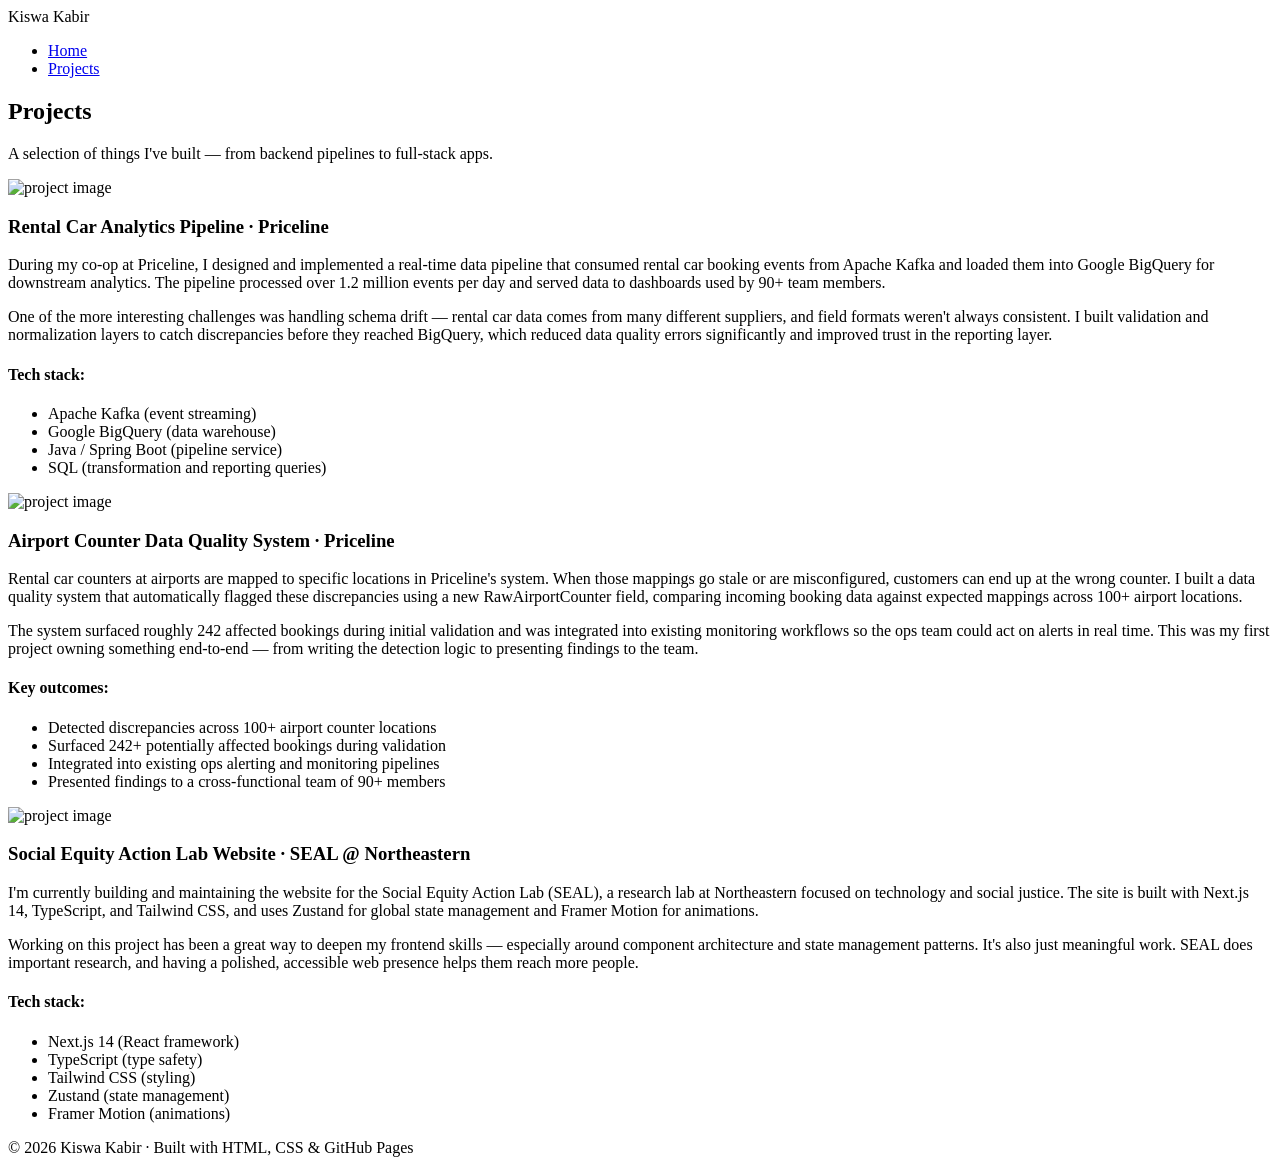
==== projects.html @ 04ec1cfa "Initial commit" ====
<!DOCTYPE html>
<html lang="en">
<head>
  <meta charset="UTF-8">
  <meta name="viewport" content="width=device-width, initial-scale=1.0">
  <title>Projects – Kiswa Kabir</title>
  <link rel="stylesheet" href="styles.css">
  <link href="https://fonts.googleapis.com/css2?family=DM+Sans:wght@400;500;700&family=DM+Serif+Display&display=swap" rel="stylesheet">
</head>
<body>

  <nav>
    <div class="nav-inner">
      <span class="nav-logo">Kiswa Kabir</span>
      <ul>
        <li><a href="index.html">Home</a></li>
        <li><a href="projects.html" class="active">Projects</a></li>
      </ul>
    </div>
  </nav>

  <div class="page-header">
    <h2>Projects</h2>
    <p>A selection of things I've built — from backend pipelines to full-stack apps.</p>
  </div>

  <main class="container">

    <section class="project-card">
      <img src="https://upload.wikimedia.org/wikipedia/commons/thumb/1/15/Cat_August_2010-4.jpg/1280px-Cat_August_2010-4.jpg" alt="project image" width="800">
      <div class="project-body">
        <h3>Rental Car Analytics Pipeline · Priceline</h3>
        <p>
          During my co-op at Priceline, I designed and implemented a real-time data pipeline that consumed
          rental car booking events from Apache Kafka and loaded them into Google BigQuery for downstream
          analytics. The pipeline processed over 1.2 million events per day and served data to dashboards
          used by 90+ team members.
        </p>
        <p>
          One of the more interesting challenges was handling schema drift — rental car data comes from many
          different suppliers, and field formats weren't always consistent. I built validation and normalization
          layers to catch discrepancies before they reached BigQuery, which reduced data quality errors
          significantly and improved trust in the reporting layer.
        </p>
        <h4>Tech stack:</h4>
        <ul>
          <li>Apache Kafka (event streaming)</li>
          <li>Google BigQuery (data warehouse)</li>
          <li>Java / Spring Boot (pipeline service)</li>
          <li>SQL (transformation and reporting queries)</li>
        </ul>
      </div>
    </section>

    <section class="project-card">
      <img src="https://upload.wikimedia.org/wikipedia/commons/thumb/1/15/Cat_August_2010-4.jpg/1280px-Cat_August_2010-4.jpg" alt="project image" width="800">
      <div class="project-body">
        <h3>Airport Counter Data Quality System · Priceline</h3>
        <p>
          Rental car counters at airports are mapped to specific locations in Priceline's system. When those
          mappings go stale or are misconfigured, customers can end up at the wrong counter. I built a data
          quality system that automatically flagged these discrepancies using a new RawAirportCounter field,
          comparing incoming booking data against expected mappings across 100+ airport locations.
        </p>
        <p>
          The system surfaced roughly 242 affected bookings during initial validation and was integrated into
          existing monitoring workflows so the ops team could act on alerts in real time. This was my first
          project owning something end-to-end — from writing the detection logic to presenting findings to
          the team.
        </p>
        <h4>Key outcomes:</h4>
        <ul>
          <li>Detected discrepancies across 100+ airport counter locations</li>
          <li>Surfaced 242+ potentially affected bookings during validation</li>
          <li>Integrated into existing ops alerting and monitoring pipelines</li>
          <li>Presented findings to a cross-functional team of 90+ members</li>
        </ul>
      </div>
    </section>

    <section class="project-card">
      <img src="https://upload.wikimedia.org/wikipedia/commons/thumb/1/15/Cat_August_2010-4.jpg/1280px-Cat_August_2010-4.jpg" alt="project image" width="800">
      <div class="project-body">
        <h3>Social Equity Action Lab Website · SEAL @ Northeastern</h3>
        <p>
          I'm currently building and maintaining the website for the Social Equity Action Lab (SEAL), a
          research lab at Northeastern focused on technology and social justice. The site is built with
          Next.js 14, TypeScript, and Tailwind CSS, and uses Zustand for global state management and
          Framer Motion for animations.
        </p>
        <p>
          Working on this project has been a great way to deepen my frontend skills — especially around
          component architecture and state management patterns. It's also just meaningful work. SEAL does
          important research, and having a polished, accessible web presence helps them reach more people.
        </p>
        <h4>Tech stack:</h4>
        <ul>
          <li>Next.js 14 (React framework)</li>
          <li>TypeScript (type safety)</li>
          <li>Tailwind CSS (styling)</li>
          <li>Zustand (state management)</li>
          <li>Framer Motion (animations)</li>
        </ul>
      </div>
    </section>

  </main>

  <footer>
    <p>© 2026 Kiswa Kabir · Built with HTML, CSS & GitHub Pages</p>
  </footer>

</body>
</html>
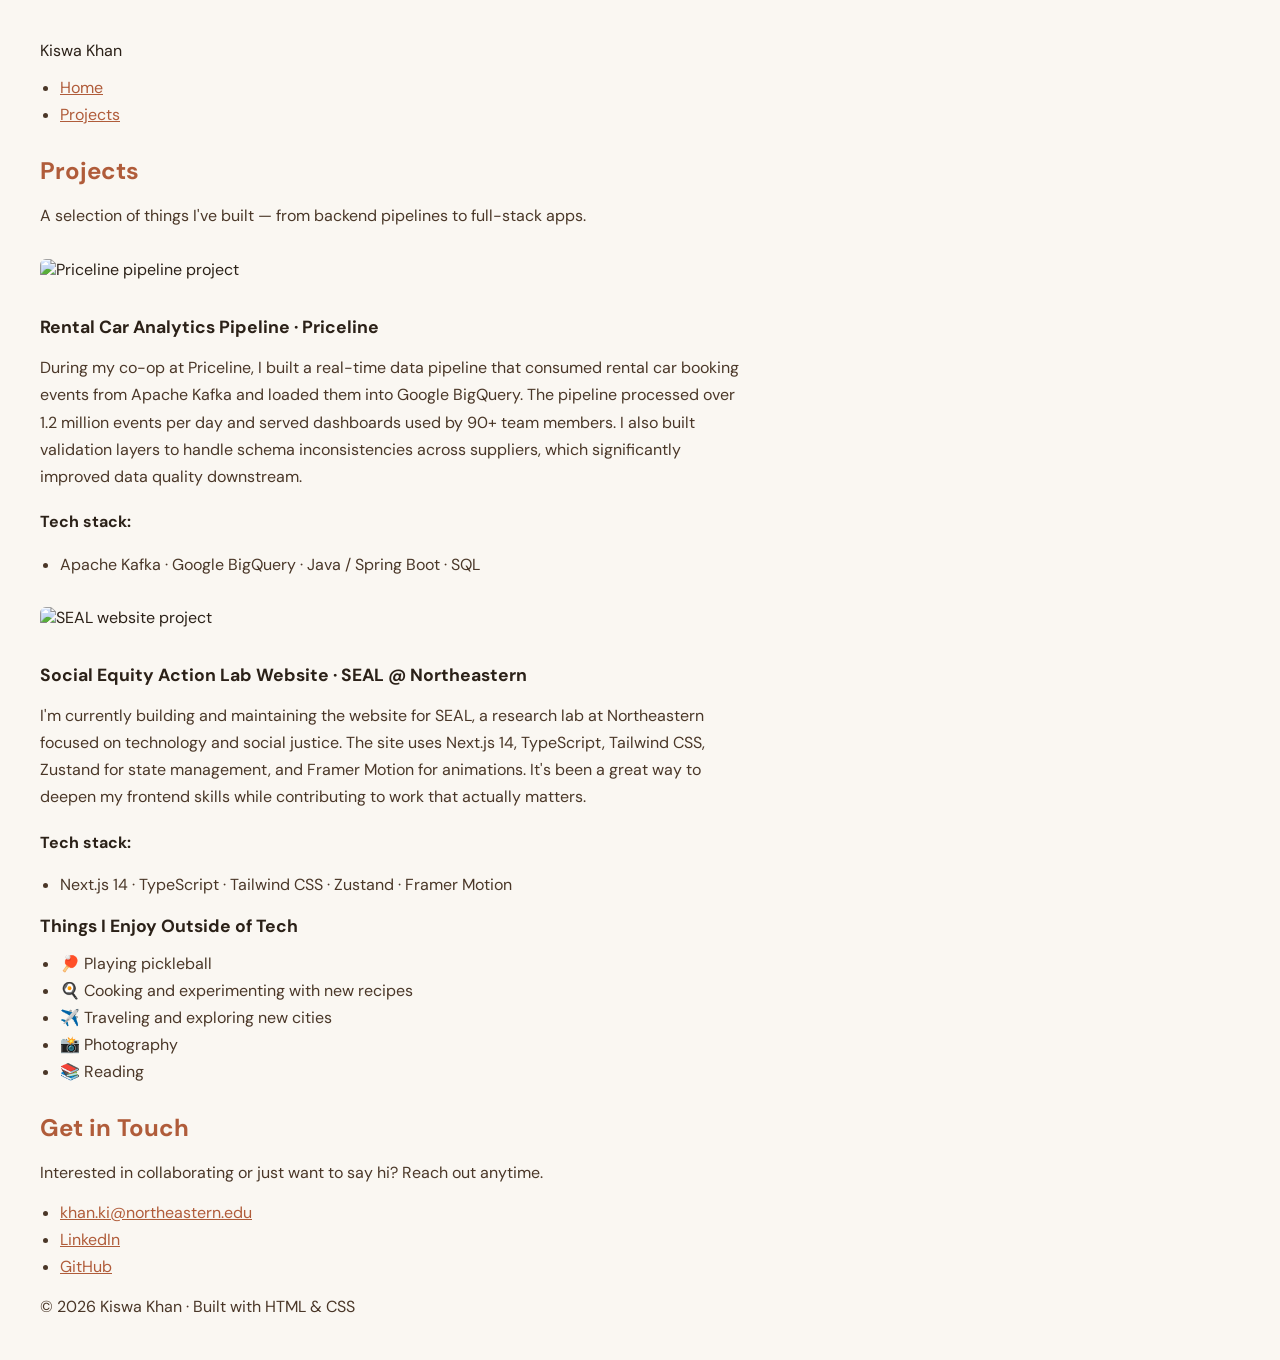
==== commit 3714bc65: "edits" ====
--- a/projects.html
+++ b/projects.html
@@ -1,113 +1,90 @@
 <!DOCTYPE html>
 <html lang="en">
 <head>
-  <meta charset="UTF-8">
-  <meta name="viewport" content="width=device-width, initial-scale=1.0">
-  <title>Projects – Kiswa Kabir</title>
-  <link rel="stylesheet" href="styles.css">
-  <link href="https://fonts.googleapis.com/css2?family=DM+Sans:wght@400;500;700&family=DM+Serif+Display&display=swap" rel="stylesheet">
+  <meta charset="UTF-8" />
+  <meta name="viewport" content="width=device-width, initial-scale=1.0"/>
+  <title>Projects – Kiswa Khan</title>
+  <link rel="stylesheet" href="style.css" />
+  <link href="https://fonts.googleapis.com/css2?family=Playfair+Display:wght@600&family=Inter:wght@400;500&display=swap" rel="stylesheet"/>
 </head>
 <body>
 
-  <nav>
-    <div class="nav-inner">
-      <span class="nav-logo">Kiswa Kabir</span>
+  <header>
+    <nav>
+      <span class="logo">Kiswa Khan</span>
       <ul>
         <li><a href="index.html">Home</a></li>
         <li><a href="projects.html" class="active">Projects</a></li>
       </ul>
-    </div>
-  </nav>
+    </nav>
+  </header>
 
-  <div class="page-header">
-    <h2>Projects</h2>
-    <p>A selection of things I've built — from backend pipelines to full-stack apps.</p>
-  </div>
-
-  <main class="container">
+  <main>
+    <section class="page-header">
+      <h2>Projects</h2>
+      <p class="subtitle">A selection of things I've built — from backend pipelines to full-stack apps.</p>
+    </section>
 
     <section class="project-card">
-      <img src="https://upload.wikimedia.org/wikipedia/commons/thumb/1/15/Cat_August_2010-4.jpg/1280px-Cat_August_2010-4.jpg" alt="project image" width="800">
+      <!-- Replace src with a real screenshot if you have one -->
+      <img src="projects-banner.jpg" alt="Priceline pipeline project" class="banner-photo" />
       <div class="project-body">
         <h3>Rental Car Analytics Pipeline · Priceline</h3>
         <p>
-          During my co-op at Priceline, I designed and implemented a real-time data pipeline that consumed
-          rental car booking events from Apache Kafka and loaded them into Google BigQuery for downstream
-          analytics. The pipeline processed over 1.2 million events per day and served data to dashboards
-          used by 90+ team members.
-        </p>
-        <p>
-          One of the more interesting challenges was handling schema drift — rental car data comes from many
-          different suppliers, and field formats weren't always consistent. I built validation and normalization
-          layers to catch discrepancies before they reached BigQuery, which reduced data quality errors
-          significantly and improved trust in the reporting layer.
+          During my co-op at Priceline, I built a real-time data pipeline that consumed rental car booking
+          events from Apache Kafka and loaded them into Google BigQuery. The pipeline processed over
+          1.2 million events per day and served dashboards used by 90+ team members. I also built
+          validation layers to handle schema inconsistencies across suppliers, which significantly improved
+          data quality downstream.
         </p>
         <h4>Tech stack:</h4>
         <ul>
-          <li>Apache Kafka (event streaming)</li>
-          <li>Google BigQuery (data warehouse)</li>
-          <li>Java / Spring Boot (pipeline service)</li>
-          <li>SQL (transformation and reporting queries)</li>
+          <li>Apache Kafka · Google BigQuery · Java / Spring Boot · SQL</li>
         </ul>
       </div>
     </section>
 
     <section class="project-card">
-      <img src="https://upload.wikimedia.org/wikipedia/commons/thumb/1/15/Cat_August_2010-4.jpg/1280px-Cat_August_2010-4.jpg" alt="project image" width="800">
+      <img src="projects-banner.jpg" alt="SEAL website project" class="banner-photo" />
       <div class="project-body">
-        <h3>Airport Counter Data Quality System · Priceline</h3>
+        <h3>Social Equity Action Lab Website · SEAL @ Northeastern</h3>
         <p>
-          Rental car counters at airports are mapped to specific locations in Priceline's system. When those
-          mappings go stale or are misconfigured, customers can end up at the wrong counter. I built a data
-          quality system that automatically flagged these discrepancies using a new RawAirportCounter field,
-          comparing incoming booking data against expected mappings across 100+ airport locations.
+          I'm currently building and maintaining the website for SEAL, a research lab at Northeastern
+          focused on technology and social justice. The site uses Next.js 14, TypeScript, Tailwind CSS,
+          Zustand for state management, and Framer Motion for animations. It's been a great way to deepen
+          my frontend skills while contributing to work that actually matters.
         </p>
-        <p>
-          The system surfaced roughly 242 affected bookings during initial validation and was integrated into
-          existing monitoring workflows so the ops team could act on alerts in real time. This was my first
-          project owning something end-to-end — from writing the detection logic to presenting findings to
-          the team.
-        </p>
-        <h4>Key outcomes:</h4>
+        <h4>Tech stack:</h4>
         <ul>
-          <li>Detected discrepancies across 100+ airport counter locations</li>
-          <li>Surfaced 242+ potentially affected bookings during validation</li>
-          <li>Integrated into existing ops alerting and monitoring pipelines</li>
-          <li>Presented findings to a cross-functional team of 90+ members</li>
+          <li>Next.js 14 · TypeScript · Tailwind CSS · Zustand · Framer Motion</li>
         </ul>
       </div>
     </section>
 
-    <section class="project-card">
-      <img src="https://upload.wikimedia.org/wikipedia/commons/thumb/1/15/Cat_August_2010-4.jpg/1280px-Cat_August_2010-4.jpg" alt="project image" width="800">
-      <div class="project-body">
-        <h3>Social Equity Action Lab Website · SEAL @ Northeastern</h3>
-        <p>
-          I'm currently building and maintaining the website for the Social Equity Action Lab (SEAL), a
-          research lab at Northeastern focused on technology and social justice. The site is built with
-          Next.js 14, TypeScript, and Tailwind CSS, and uses Zustand for global state management and
-          Framer Motion for animations.
-        </p>
-        <p>
-          Working on this project has been a great way to deepen my frontend skills — especially around
-          component architecture and state management patterns. It's also just meaningful work. SEAL does
-          important research, and having a polished, accessible web presence helps them reach more people.
-        </p>
-        <h4>Tech stack:</h4>
-        <ul>
-          <li>Next.js 14 (React framework)</li>
-          <li>TypeScript (type safety)</li>
-          <li>Tailwind CSS (styling)</li>
-          <li>Zustand (state management)</li>
-          <li>Framer Motion (animations)</li>
-        </ul>
-      </div>
+    <section class="hobbies">
+      <h3>Things I Enjoy Outside of Tech</h3>
+      <ul>
+        <li>🏓 Playing pickleball</li>
+        <li>🍳 Cooking and experimenting with new recipes</li>
+        <li>✈️ Traveling and exploring new cities</li>
+        <li>📸 Photography</li>
+        <li>📚 Reading</li>
+      </ul>
     </section>
 
+    <section class="contact">
+      <h2>Get in Touch</h2>
+      <p>Interested in collaborating or just want to say hi? Reach out anytime.</p>
+      <ul>
+        <li><a href="mailto:khan.ki@northeastern.edu">khan.ki@northeastern.edu</a></li>
+        <li><a href="https://linkedin.com/in/kiswa-khan/" target="_blank">LinkedIn</a></li>
+        <li><a href="https://github.com/kiswak" target="_blank">GitHub</a></li>
+      </ul>
+    </section>
   </main>
 
   <footer>
-    <p>© 2026 Kiswa Kabir · Built with HTML, CSS & GitHub Pages</p>
+    <p>© 2026 Kiswa Khan · Built with HTML & CSS</p>
   </footer>
 
 </body>
--- a/style.css
+++ b/style.css
@@ -0,0 +1,84 @@
+/* Custom font */
+@import url('https://fonts.googleapis.com/css2?family=DM+Sans:wght@400;700&display=swap');
+
+/* Color scheme + base */
+body {
+    font-family: 'DM Sans', sans-serif;
+    background-color: #faf7f2;
+    color: #2b2118;
+    margin: 40px;
+    max-width: 700px;
+}
+
+/* Custom margins and typography */
+h1 {
+    font-size: 2rem;
+    color: #b05c3a;
+    margin-top: 30px;
+    margin-bottom: 10px;
+}
+
+h2 {
+    font-size: 1.5rem;
+    color: #b05c3a;
+    margin-top: 30px;
+    margin-bottom: 8px;
+}
+
+h3 {
+    font-size: 1.1rem;
+    color: #2b2118;
+    margin-top: 20px;
+    margin-bottom: 6px;
+}
+
+p {
+    line-height: 1.7;
+    margin-bottom: 14px;
+    color: #4a3728;
+}
+
+/* Navigation */
+.nav {
+    background-color: #2b2118;
+    padding: 12px 16px;
+    margin-bottom: 24px;
+    border-radius: 6px;
+}
+
+.nav a {
+    color: #faf7f2;
+    margin-right: 20px;
+    text-decoration: none;
+    font-weight: 700;
+}
+
+.nav a:hover {
+    color: #b05c3a;
+}
+
+/* Links */
+a {
+    color: #b05c3a;
+}
+
+a:hover {
+    color: #2b2118;
+}
+
+/* List spacing */
+ul {
+    padding-left: 20px;
+    margin-bottom: 16px;
+}
+
+li {
+    margin-bottom: 6px;
+    color: #4a3728;
+}
+
+/* Image */
+img {
+    margin: 16px 0;
+    border-radius: 6px;
+}
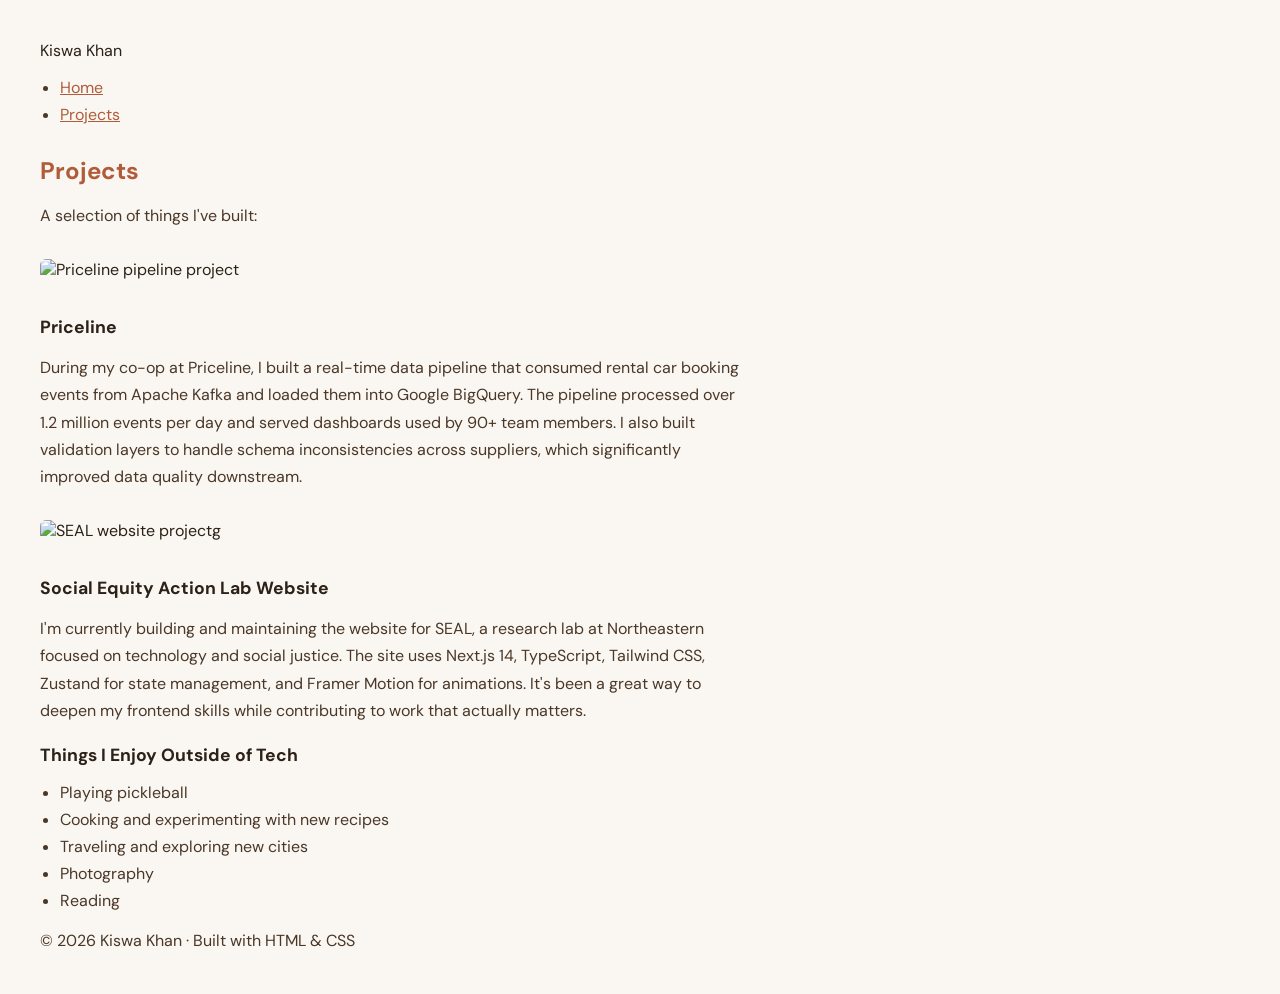
==== commit 4e2c3934: "edits" ====
--- a/projects.html
+++ b/projects.html
@@ -22,14 +22,14 @@
   <main>
     <section class="page-header">
       <h2>Projects</h2>
-      <p class="subtitle">A selection of things I've built — from backend pipelines to full-stack apps.</p>
+      <p class="subtitle">A selection of things I've built:</p>
     </section>
 
     <section class="project-card">
       <!-- Replace src with a real screenshot if you have one -->
-      <img src="projects-banner.jpg" alt="Priceline pipeline project" class="banner-photo" />
+      <img src="images/pricline.jpg" alt="Priceline pipeline project" class="banner-photo" />
       <div class="project-body">
-        <h3>Rental Car Analytics Pipeline · Priceline</h3>
+        <h3>Priceline</h3>
         <p>
           During my co-op at Priceline, I built a real-time data pipeline that consumed rental car booking
           events from Apache Kafka and loaded them into Google BigQuery. The pipeline processed over
@@ -37,51 +37,32 @@
           validation layers to handle schema inconsistencies across suppliers, which significantly improved
           data quality downstream.
         </p>
-        <h4>Tech stack:</h4>
-        <ul>
-          <li>Apache Kafka · Google BigQuery · Java / Spring Boot · SQL</li>
-        </ul>
       </div>
     </section>
 
     <section class="project-card">
-      <img src="projects-banner.jpg" alt="SEAL website project" class="banner-photo" />
+        <img src="images/SEAL.jpg" alt="SEAL website project" class="banner-photo" />g
       <div class="project-body">
-        <h3>Social Equity Action Lab Website · SEAL @ Northeastern</h3>
+        <h3>Social Equity Action Lab Website</h3>
         <p>
           I'm currently building and maintaining the website for SEAL, a research lab at Northeastern
           focused on technology and social justice. The site uses Next.js 14, TypeScript, Tailwind CSS,
           Zustand for state management, and Framer Motion for animations. It's been a great way to deepen
           my frontend skills while contributing to work that actually matters.
         </p>
-        <h4>Tech stack:</h4>
-        <ul>
-          <li>Next.js 14 · TypeScript · Tailwind CSS · Zustand · Framer Motion</li>
-        </ul>
       </div>
     </section>
 
     <section class="hobbies">
       <h3>Things I Enjoy Outside of Tech</h3>
       <ul>
-        <li>🏓 Playing pickleball</li>
-        <li>🍳 Cooking and experimenting with new recipes</li>
-        <li>✈️ Traveling and exploring new cities</li>
-        <li>📸 Photography</li>
-        <li>📚 Reading</li>
+        <li>Playing pickleball</li>
+        <li>Cooking and experimenting with new recipes</li>
+        <li>Traveling and exploring new cities</li>
+        <li>Photography</li>
+        <li>Reading</li>
       </ul>
     </section>
-
-    <section class="contact">
-      <h2>Get in Touch</h2>
-      <p>Interested in collaborating or just want to say hi? Reach out anytime.</p>
-      <ul>
-        <li><a href="mailto:khan.ki@northeastern.edu">khan.ki@northeastern.edu</a></li>
-        <li><a href="https://linkedin.com/in/kiswa-khan/" target="_blank">LinkedIn</a></li>
-        <li><a href="https://github.com/kiswak" target="_blank">GitHub</a></li>
-      </ul>
-    </section>
-  </main>
 
   <footer>
     <p>© 2026 Kiswa Khan · Built with HTML & CSS</p>
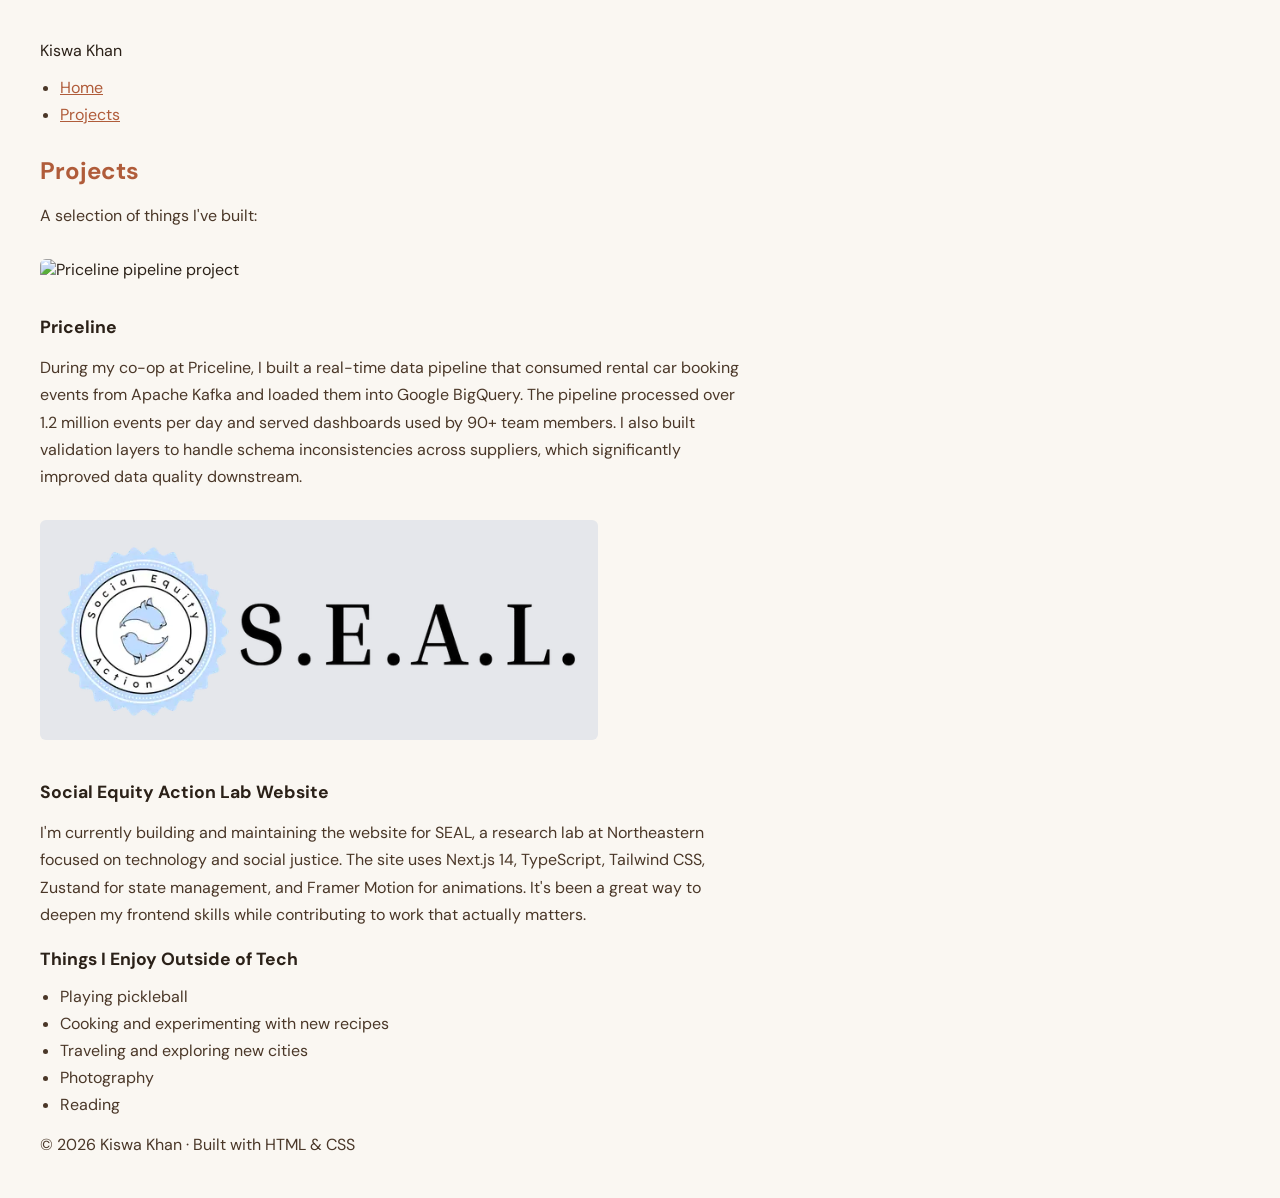
==== commit 9d24910a: "edits" ====
--- a/projects.html
+++ b/projects.html
@@ -27,7 +27,7 @@
 
     <section class="project-card">
       <!-- Replace src with a real screenshot if you have one -->
-      <img src="images/pricline.jpg" alt="Priceline pipeline project" class="banner-photo" />
+      <img src="Images/pricline.jpg" alt="Priceline pipeline project" class="banner-photo" />
       <div class="project-body">
         <h3>Priceline</h3>
         <p>
@@ -41,7 +41,7 @@
     </section>
 
     <section class="project-card">
-        <img src="images/SEAL.jpg" alt="SEAL website project" class="banner-photo" />g
+        <img src="Images/SEAL.jpg" alt="SEAL website project" class="banner-photo" />
       <div class="project-body">
         <h3>Social Equity Action Lab Website</h3>
         <p>
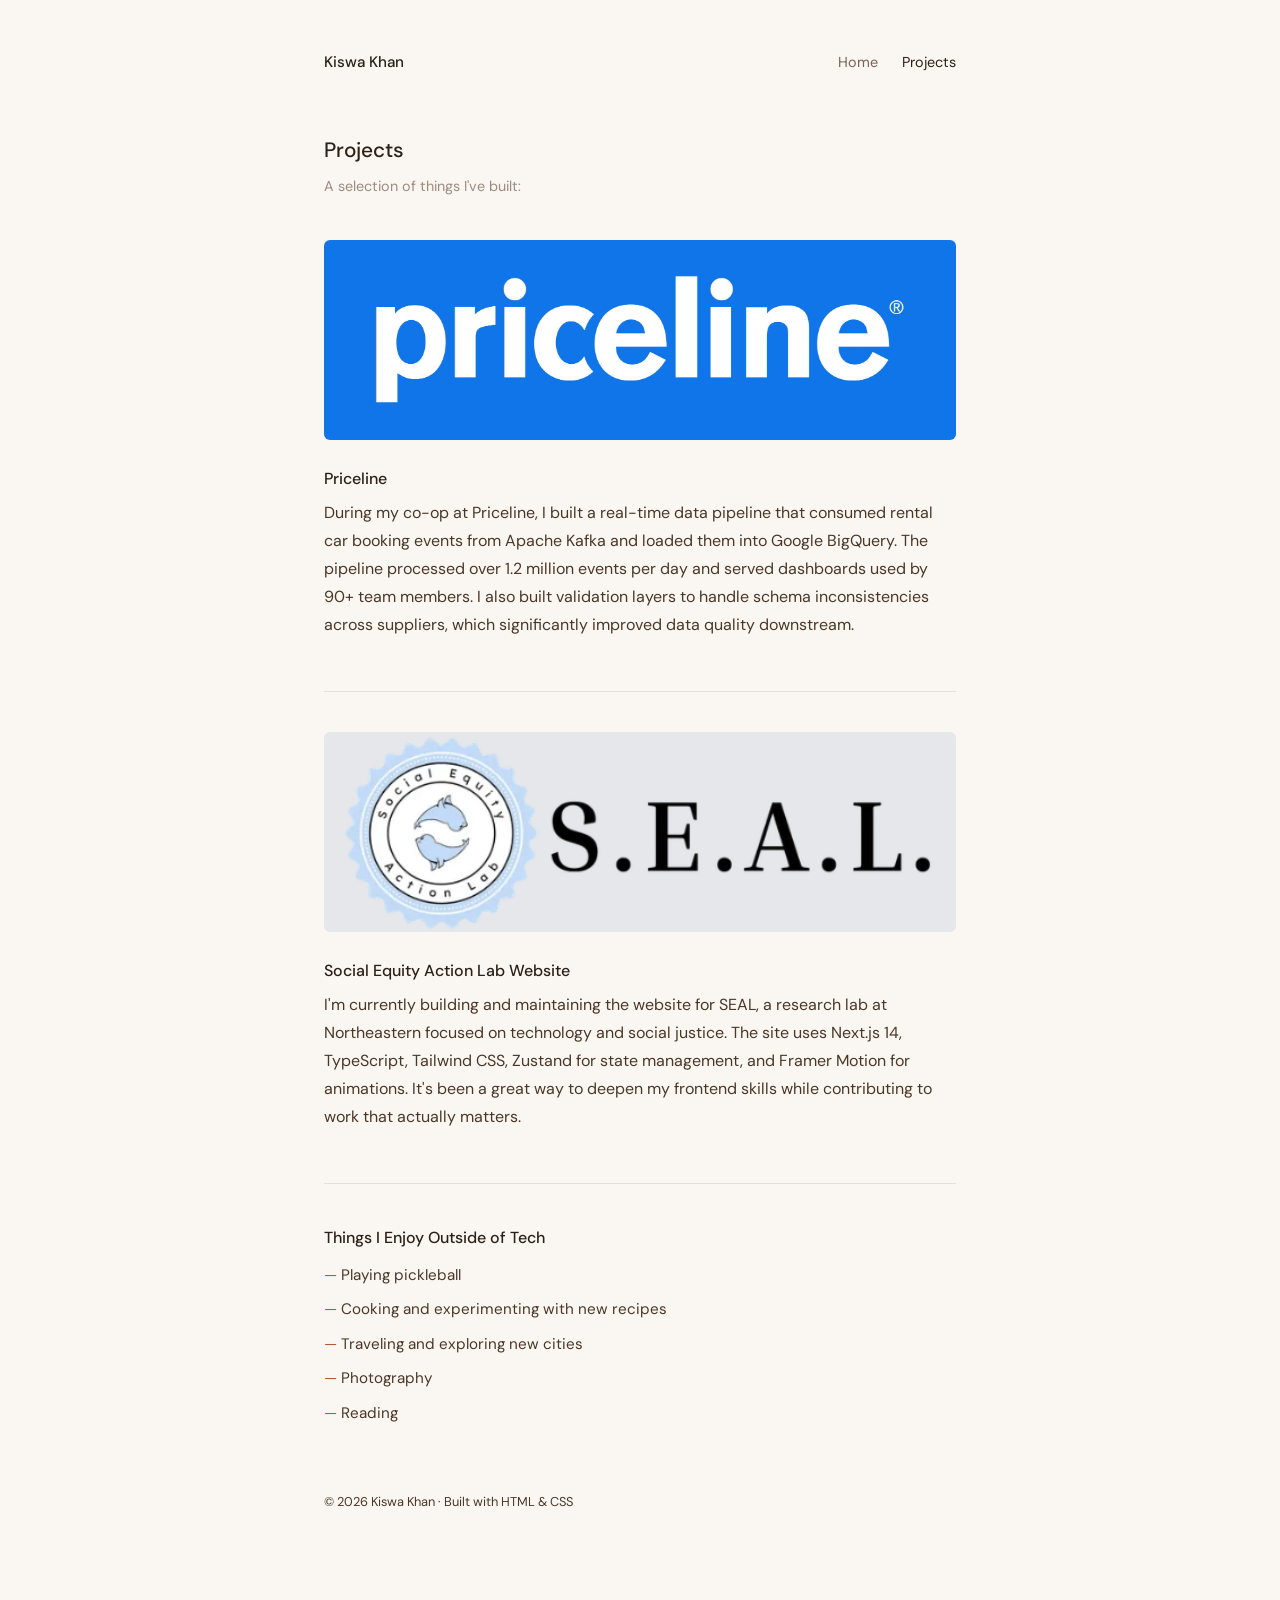
==== commit 9ae50315: "edits" ====
--- a/projects.html
+++ b/projects.html
@@ -27,7 +27,7 @@
 
     <section class="project-card">
       <!-- Replace src with a real screenshot if you have one -->
-      <img src="Images/pricline.jpg" alt="Priceline pipeline project" class="banner-photo" />
+      <img src="Images/priceline.jpg" alt="Priceline pipeline project" class="banner-photo" />
       <div class="project-body">
         <h3>Priceline</h3>
         <p>
--- a/style.css
+++ b/style.css
@@ -1,84 +1,197 @@
-/* Custom font */
-@import url('https://fonts.googleapis.com/css2?family=DM+Sans:wght@400;700&display=swap');
+@import url('https://fonts.googleapis.com/css2?family=DM+Sans:ital,wght@0,400;0,500;1,400&display=swap');
 
-/* Color scheme + base */
-body {
-    font-family: 'DM Sans', sans-serif;
-    background-color: #faf7f2;
-    color: #2b2118;
-    margin: 40px;
-    max-width: 700px;
+/* ── Base ── */
+* {
+  box-sizing: border-box;
+  margin: 0;
+  padding: 0;
 }
 
-/* Custom margins and typography */
-h1 {
-    font-size: 2rem;
-    color: #b05c3a;
-    margin-top: 30px;
-    margin-bottom: 10px;
+body {
+  font-family: 'DM Sans', sans-serif;
+  background-color: #faf7f2;
+  color: #2b2118;
+  max-width: 680px;
+  margin: 0 auto;
+  padding: 48px 24px 80px;
+  font-size: 1rem;
+  line-height: 1.75;
+}
+
+/* ── Nav ── */
+nav {
+  display: flex;
+  justify-content: space-between;
+  align-items: center;
+  margin-bottom: 56px;
+}
+
+.logo {
+  font-weight: 500;
+  font-size: 0.95rem;
+  color: #2b2118;
+}
+
+nav ul {
+  list-style: none;
+  display: flex;
+  gap: 1.5rem;
+  padding: 0;
+  margin: 0;
+}
+
+nav ul li a {
+  text-decoration: none;
+  font-size: 0.9rem;
+  color: #7a6355;
+  transition: color 0.15s;
+}
+
+nav ul li a:hover,
+nav ul li a.active {
+  color: #2b2118;
+}
+
+/* ── Hero ── */
+.hero {
+  display: flex;
+  align-items: center;
+  gap: 24px;
+  margin-bottom: 48px;
+}
+
+.profile-photo {
+  width: 88px;
+  height: 88px;
+  border-radius: 50%;
+  object-fit: cover;
+  flex-shrink: 0;
+  filter: saturate(0.9);
+}
+
+.hero h1 {
+  font-size: 1.5rem;
+  font-weight: 500;
+  color: #2b2118;
+  margin-bottom: 4px;
+}
+
+.subtitle {
+  font-size: 0.9rem;
+  color: #9e8a7e;
+  margin: 0;
+}
+
+/* ── Sections ── */
+section {
+  margin-bottom: 44px;
 }
 
 h2 {
-    font-size: 1.5rem;
-    color: #b05c3a;
-    margin-top: 30px;
-    margin-bottom: 8px;
+  font-size: 0.75rem;
+  font-weight: 500;
+  text-transform: uppercase;
+  letter-spacing: 0.1em;
+  color: #b05c3a;
+  margin-bottom: 14px;
 }
 
 h3 {
-    font-size: 1.1rem;
-    color: #2b2118;
-    margin-top: 20px;
-    margin-bottom: 6px;
+  font-size: 1rem;
+  font-weight: 500;
+  color: #2b2118;
+  margin-bottom: 6px;
 }
 
 p {
-    line-height: 1.7;
-    margin-bottom: 14px;
-    color: #4a3728;
+  color: #4a3728;
+  margin-bottom: 12px;
 }
 
-/* Navigation */
-.nav {
-    background-color: #2b2118;
-    padding: 12px 16px;
-    margin-bottom: 24px;
-    border-radius: 6px;
+/* ── Project cards ── */
+.project-card {
+  margin-bottom: 40px;
+  padding-bottom: 40px;
+  border-bottom: 1px solid #e8e0d8;
 }
 
-.nav a {
-    color: #faf7f2;
-    margin-right: 20px;
-    text-decoration: none;
-    font-weight: 700;
+.project-card:last-of-type {
+  border-bottom: none;
 }
 
-.nav a:hover {
-    color: #b05c3a;
+.banner-photo {
+  width: 100%;
+  height: 200px;
+  object-fit: cover;
+  border-radius: 6px;
+  margin-bottom: 16px;
+  filter: saturate(0.85);
 }
 
-/* Links */
-a {
-    color: #b05c3a;
+/* ── Page header (projects page) ── */
+.page-header {
+  margin-bottom: 40px;
 }
 
-a:hover {
-    color: #2b2118;
+.page-header h2 {
+  font-size: 1.3rem;
+  text-transform: none;
+  letter-spacing: 0;
+  font-weight: 500;
+  color: #2b2118;
+  margin-bottom: 6px;
 }
 
-/* List spacing */
+/* ── Lists ── */
 ul {
-    padding-left: 20px;
-    margin-bottom: 16px;
+  list-style: none;
+  padding: 0;
 }
 
-li {
-    margin-bottom: 6px;
-    color: #4a3728;
+.hobbies ul li,
+.project-card ul li {
+  font-size: 0.95rem;
+  color: #4a3728;
+  padding: 4px 0;
 }
 
-/* Image */
-img {
-    margin: 16px 0;
-    border-radius: 6px;
+.hobbies ul li::before,
+.project-card ul li::before {
+  content: "— ";
+  color: #b05c3a;
+}
+
+/* ── Contact ── */
+.contact p {
+  margin-bottom: 10px;
+}
+
+.contact ul {
+  display: flex;
+  flex-wrap: wrap;
+  gap: 8px 20px;
+}
+
+.contact ul li::before {
+  content: none;
+}
+
+.contact ul li a {
+  font-size: 0.9rem;
+  color: #b05c3a;
+  text-decoration: none;
+  border-bottom: 1px solid #e5c4b5;
+  padding-bottom: 1px;
+  transition: border-color 0.15s;
+}
+
+.contact ul li a:hover {
+  border-bottom-color: #b05c3a;
+}
+
+/* ── Footer ── */
+footer {
+  margin-top: 60px;
+  font-size: 0.8rem;
+  color: #c4b3a8;
 }
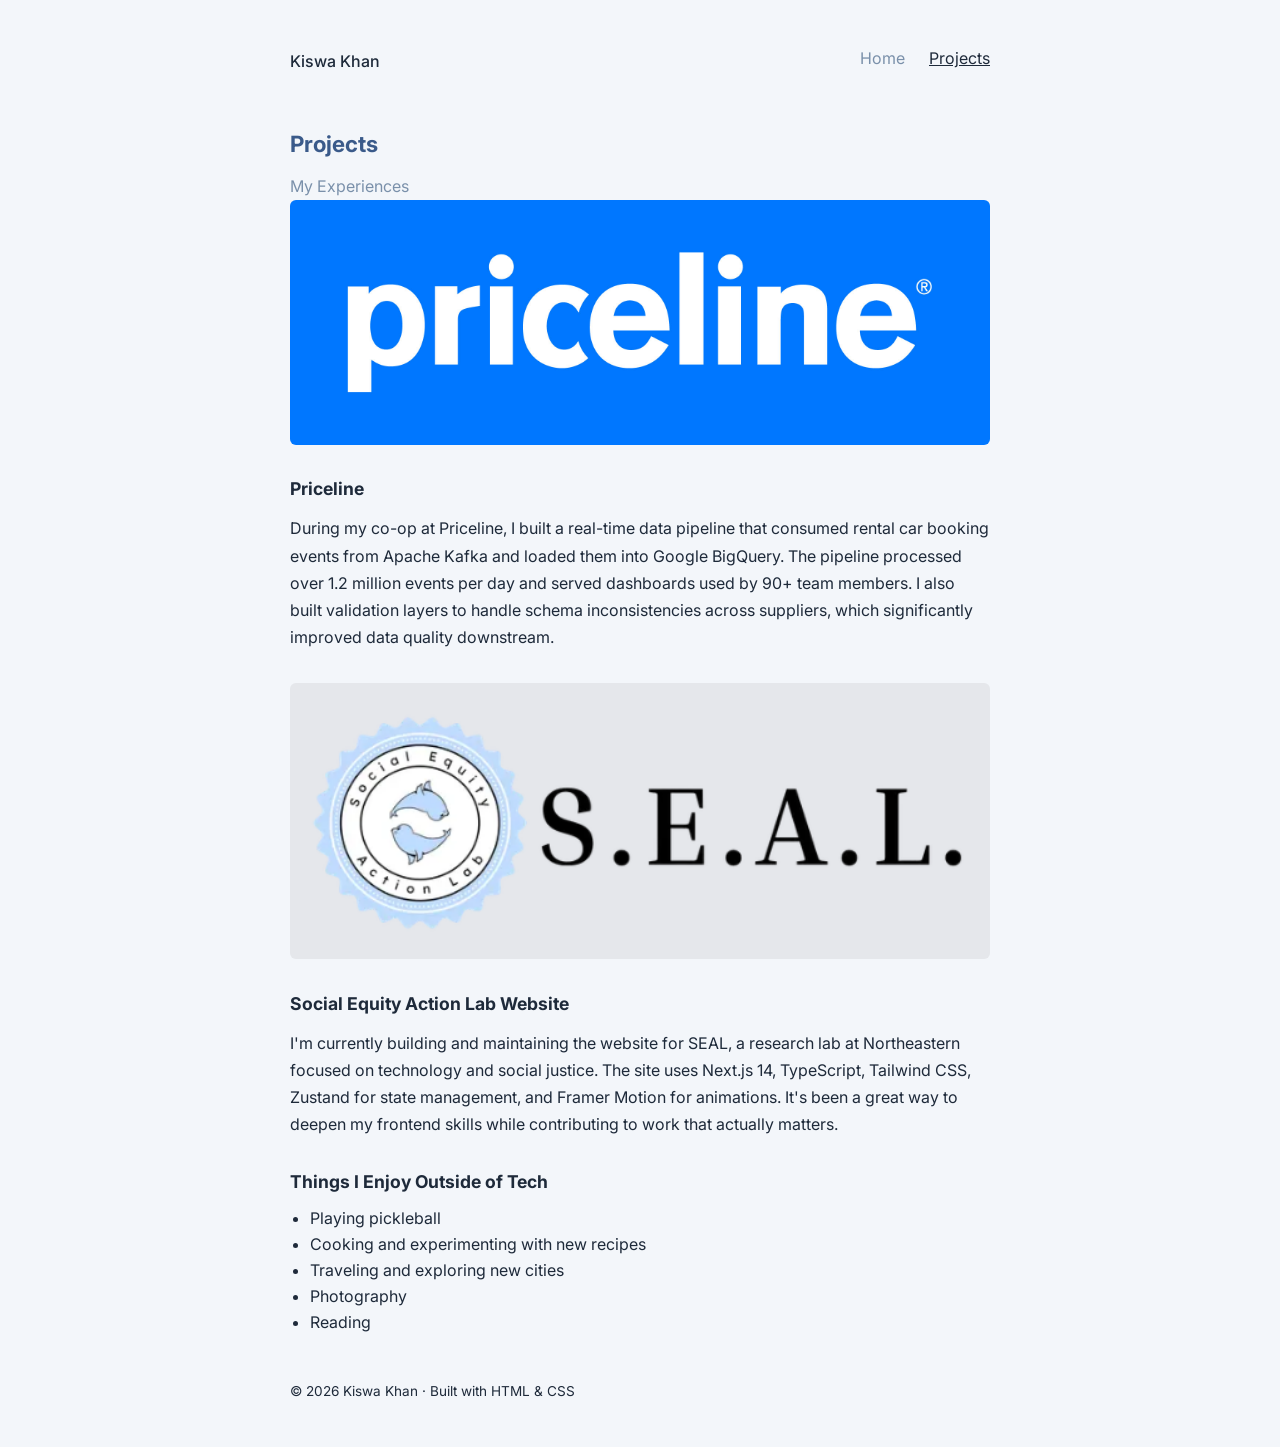
==== commit cb948629: "edits" ====
--- a/projects.html
+++ b/projects.html
@@ -22,7 +22,7 @@
   <main>
     <section class="page-header">
       <h2>Projects</h2>
-      <p class="subtitle">A selection of things I've built:</p>
+      <p class="subtitle">My Experiences</p>
     </section>
 
     <section class="project-card">
--- a/style.css
+++ b/style.css
@@ -1,35 +1,23 @@
-@import url('https://fonts.googleapis.com/css2?family=DM+Sans:ital,wght@0,400;0,500;1,400&display=swap');
-
-/* ── Base ── */
-* {
-  box-sizing: border-box;
-  margin: 0;
-  padding: 0;
+@import url('https://fonts.googleapis.com/css2?family=Inter:wght@400;500&display=swap');
+body {
+  font-family: 'Inter', sans-serif;
+  background-color: #f3f6fa;
+  color: #1e2a3a;
+  max-width: 700px;
+  margin: 0 auto;
+  padding: 32px 24px;
 }
 
-body {
-  font-family: 'DM Sans', sans-serif;
-  background-color: #faf7f2;
-  color: #2b2118;
-  max-width: 680px;
-  margin: 0 auto;
-  padding: 48px 24px 80px;
-  font-size: 1rem;
-  line-height: 1.75;
-}
-
-/* ── Nav ── */
 nav {
   display: flex;
   justify-content: space-between;
   align-items: center;
-  margin-bottom: 56px;
+  margin-bottom: 40px;
 }
 
 .logo {
   font-weight: 500;
-  font-size: 0.95rem;
-  color: #2b2118;
+  color: #1e2a3a;
 }
 
 nav ul {
@@ -37,161 +25,93 @@
   display: flex;
   gap: 1.5rem;
   padding: 0;
-  margin: 0;
 }
 
 nav ul li a {
   text-decoration: none;
-  font-size: 0.9rem;
-  color: #7a6355;
-  transition: color 0.15s;
+  color: #7a90aa;
 }
 
 nav ul li a:hover,
 nav ul li a.active {
-  color: #2b2118;
+  color: #1e2a3a;
+  text-decoration: underline;
 }
 
-/* ── Hero ── */
-.hero {
-  display: flex;
-  align-items: center;
-  gap: 24px;
-  margin-bottom: 48px;
-}
-
-.profile-photo {
-  width: 88px;
-  height: 88px;
-  border-radius: 50%;
-  object-fit: cover;
-  flex-shrink: 0;
-  filter: saturate(0.9);
-}
-
-.hero h1 {
-  font-size: 1.5rem;
-  font-weight: 500;
-  color: #2b2118;
-  margin-bottom: 4px;
-}
-
-.subtitle {
-  font-size: 0.9rem;
-  color: #9e8a7e;
-  margin: 0;
-}
-
-/* ── Sections ── */
-section {
-  margin-bottom: 44px;
+h1 {
+  font-size: 2rem;
+  color: #3a5a8a;
+  margin-bottom: 8px;
 }
 
 h2 {
-  font-size: 0.75rem;
-  font-weight: 500;
-  text-transform: uppercase;
-  letter-spacing: 0.1em;
-  color: #b05c3a;
-  margin-bottom: 14px;
+  font-size: 1.4rem;
+  color: #3a5a8a;
+  margin-top: 32px;
+  margin-bottom: 8px;
 }
 
 h3 {
-  font-size: 1rem;
-  font-weight: 500;
-  color: #2b2118;
+  font-size: 1.1rem;
+  color: #1e2a3a;
   margin-bottom: 6px;
 }
 
 p {
-  color: #4a3728;
+  line-height: 1.7;
   margin-bottom: 12px;
+  color: #1e2a3a;
 }
 
-/* ── Project cards ── */
-.project-card {
-  margin-bottom: 40px;
-  padding-bottom: 40px;
-  border-bottom: 1px solid #e8e0d8;
+ul {
+  padding-left: 20px;
+  margin-bottom: 16px;
 }
 
-.project-card:last-of-type {
-  border-bottom: none;
+li {
+  margin-bottom: 6px;
+  color: #1e2a3a;
+}
+
+a {
+  color: #3a5a8a;
+}
+
+a:hover {
+  color: #1e2a3a;
+}
+
+.subtitle {
+  color: #7a90aa;
+  margin-bottom: 0;
+}
+
+.hero {
+  display: flex;
+  align-items: center;
+  gap: 20px;
+  margin-bottom: 32px;
+}
+
+.profile-photo {
+  width: 100px;
+  height: 100px;
+  border-radius: 50%;
+  object-fit: cover;
 }
 
 .banner-photo {
   width: 100%;
-  height: 200px;
-  object-fit: cover;
   border-radius: 6px;
-  margin-bottom: 16px;
-  filter: saturate(0.85);
+  margin-bottom: 12px;
 }
 
-/* ── Page header (projects page) ── */
-.page-header {
-  margin-bottom: 40px;
+.project-card {
+  margin-bottom: 32px;
 }
 
-.page-header h2 {
-  font-size: 1.3rem;
-  text-transform: none;
-  letter-spacing: 0;
-  font-weight: 500;
-  color: #2b2118;
-  margin-bottom: 6px;
-}
-
-/* ── Lists ── */
-ul {
-  list-style: none;
-  padding: 0;
-}
-
-.hobbies ul li,
-.project-card ul li {
-  font-size: 0.95rem;
-  color: #4a3728;
-  padding: 4px 0;
-}
-
-.hobbies ul li::before,
-.project-card ul li::before {
-  content: "— ";
-  color: #b05c3a;
-}
-
-/* ── Contact ── */
-.contact p {
-  margin-bottom: 10px;
-}
-
-.contact ul {
-  display: flex;
-  flex-wrap: wrap;
-  gap: 8px 20px;
-}
-
-.contact ul li::before {
-  content: none;
-}
-
-.contact ul li a {
-  font-size: 0.9rem;
-  color: #b05c3a;
-  text-decoration: none;
-  border-bottom: 1px solid #e5c4b5;
-  padding-bottom: 1px;
-  transition: border-color 0.15s;
-}
-
-.contact ul li a:hover {
-  border-bottom-color: #b05c3a;
-}
-
-/* ── Footer ── */
 footer {
-  margin-top: 60px;
-  font-size: 0.8rem;
-  color: #c4b3a8;
+  margin-top: 48px;
+  font-size: 0.85rem;
+  color: #7a90aa;
 }
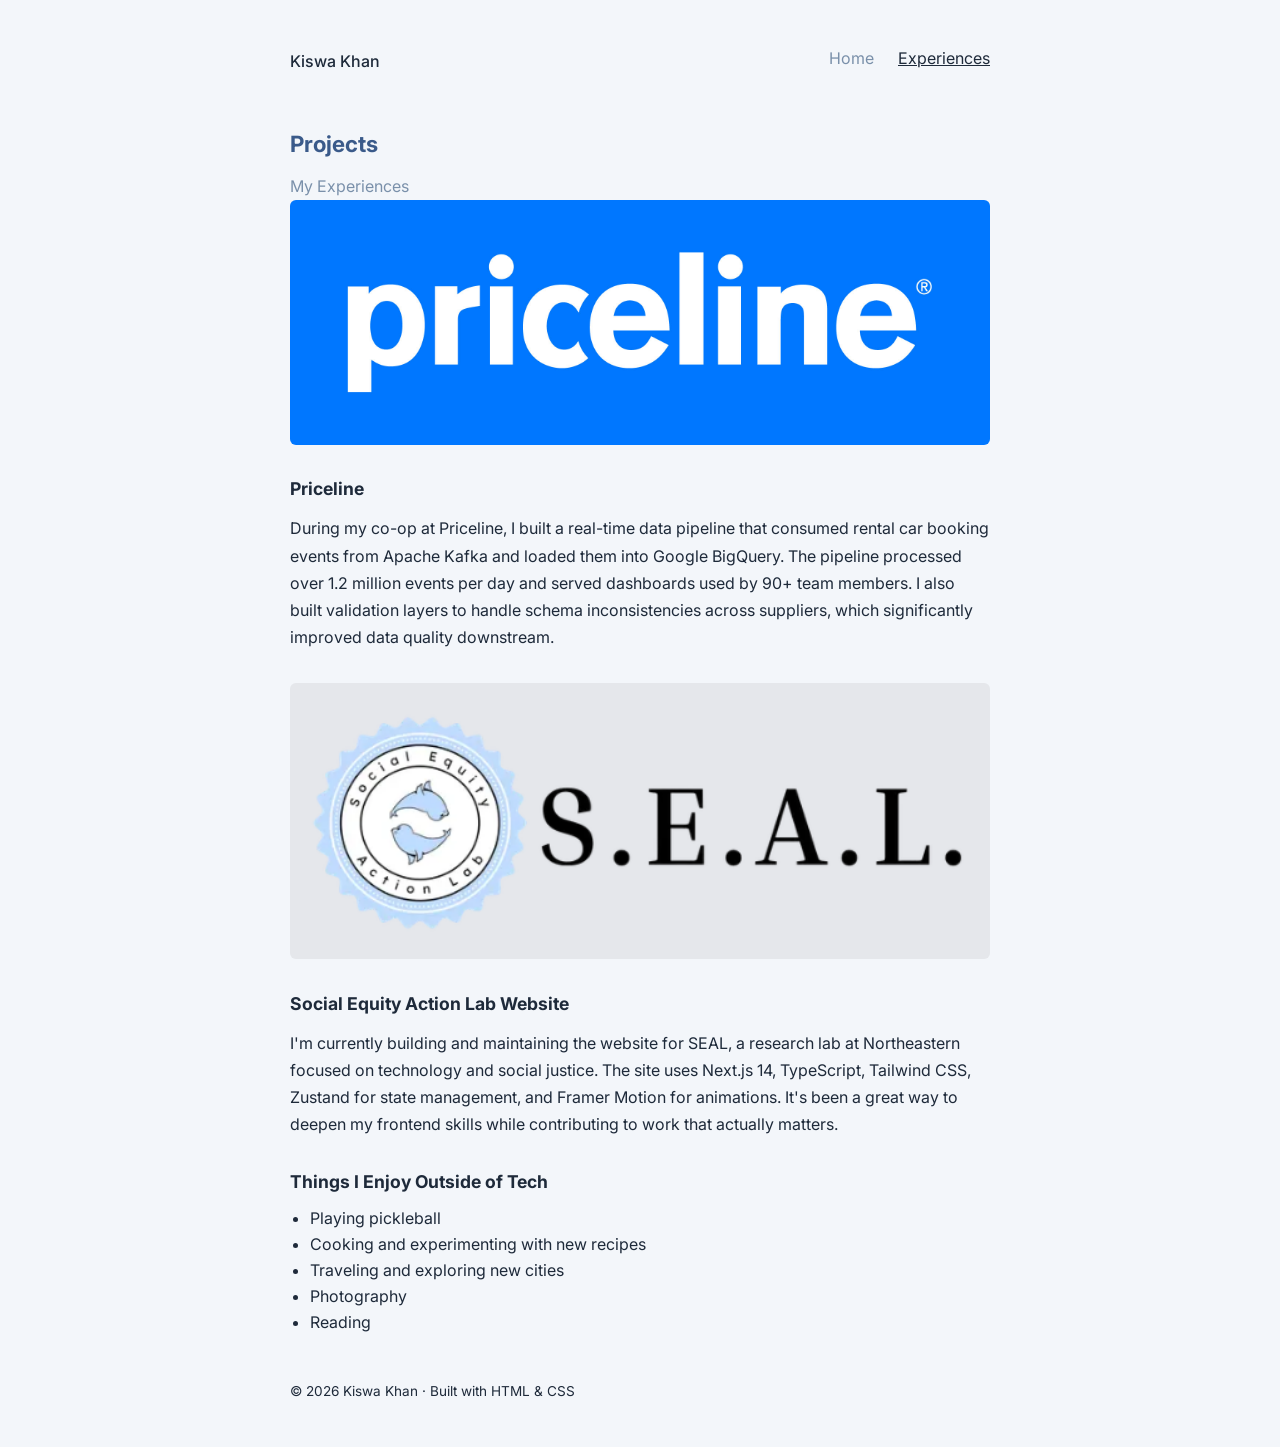
==== commit 5fcbfcda: "edits" ====
--- a/projects.html
+++ b/projects.html
@@ -14,7 +14,7 @@
       <span class="logo">Kiswa Khan</span>
       <ul>
         <li><a href="index.html">Home</a></li>
-        <li><a href="projects.html" class="active">Projects</a></li>
+        <li><a href="projects.html" class="active">Experiences</a></li>
       </ul>
     </nav>
   </header>
